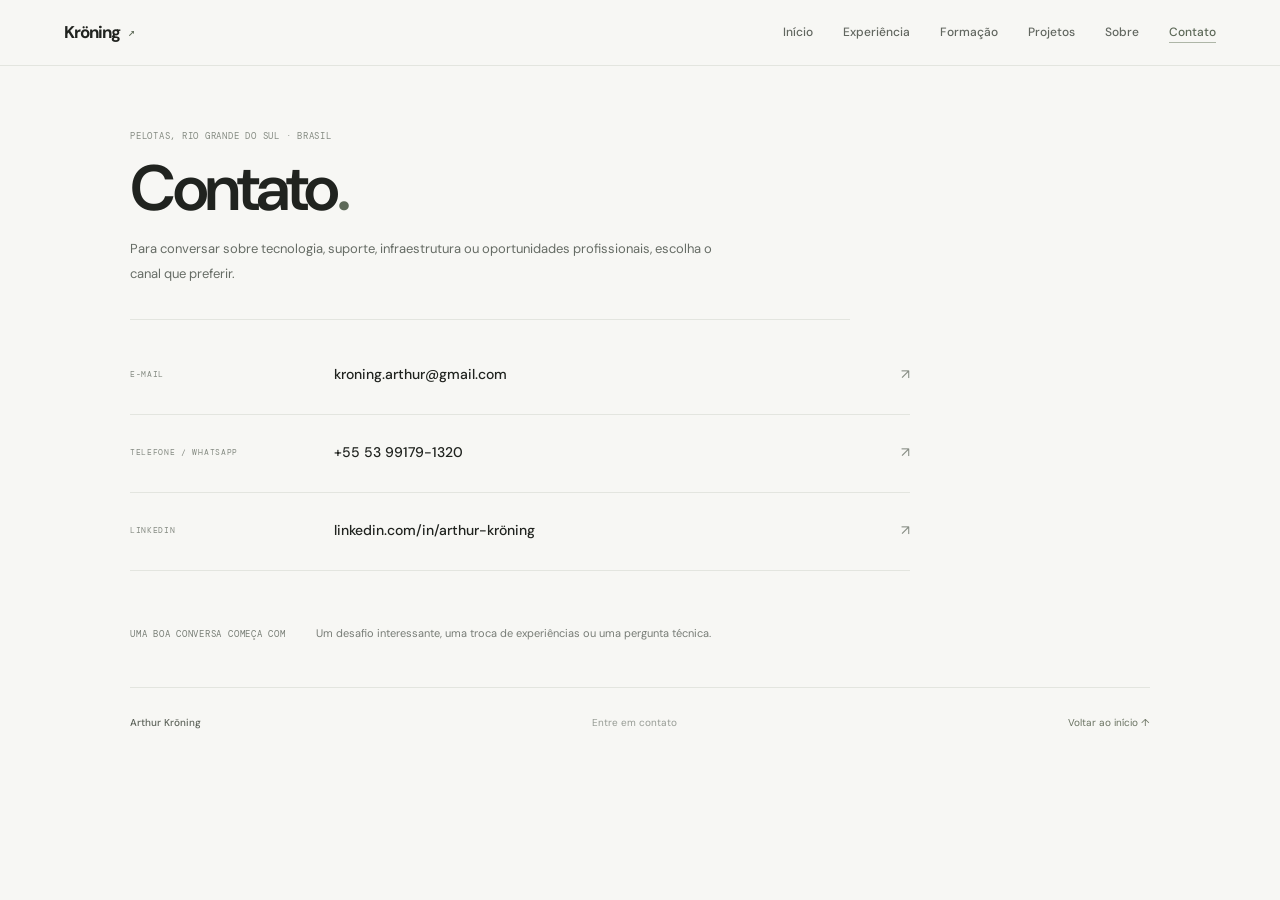
==== site/contato.html @ b6a38d22 "Prepare portfolio website for GitHub Pages" ====
<!doctype html>
<html lang="pt-BR">
  <head>
    <meta charset="utf-8" /><meta name="viewport" content="width=device-width, initial-scale=1" /><meta name="theme-color" content="#f7f7f4" />
    <meta name="description" content="Entre em contato com Arthur Kröning." />
    <title>Contato — Arthur Kröning</title>
    <link rel="preconnect" href="https://fonts.googleapis.com" /><link rel="preconnect" href="https://fonts.gstatic.com" crossorigin />
    <link href="https://fonts.googleapis.com/css2?family=DM+Mono:wght@400;500&family=DM+Sans:wght@400;500;600;700&display=swap" rel="stylesheet" /><link rel="stylesheet" href="styles.css" /><script src="script.js" defer></script>
  </head>
  <body>
    <header class="topbar"><a class="wordmark" href="index.html" aria-label="Arthur Kröning, início"><span>Kröning</span><i>↗</i></a><nav class="nav-links" aria-label="Navegação principal"><a href="index.html">Início</a><a href="experiencia.html">Experiência</a><a href="formacao.html">Formação</a><a href="projetos.html">Projetos</a><a href="sobre.html">Sobre</a><a href="contato.html" aria-current="page">Contato</a></nav><button class="menu-toggle" aria-label="Abrir navegação" aria-expanded="false">Menu <span>＋</span></button></header>
    <main class="page-shell inner-page contact-page">
      <header class="page-intro"><div class="eyebrow">PELOTAS, RIO GRANDE DO SUL · BRASIL</div><h1>Contato<span>.</span></h1><p>Para conversar sobre tecnologia, suporte, infraestrutura ou oportunidades profissionais, escolha o canal que preferir.</p></header>
      <section class="contact-grid" aria-label="Canais de contato">
        <a class="contact-option" href="mailto:kroning.arthur@gmail.com"><span class="contact-type">E-MAIL</span><strong>kroning.arthur@gmail.com</strong><span class="contact-arrow">↗</span></a>
        <a class="contact-option" href="tel:+5553991791320"><span class="contact-type">TELEFONE / WHATSAPP</span><strong>+55 53 99179-1320</strong><span class="contact-arrow">↗</span></a>
        <a class="contact-option" href="https://www.linkedin.com/in/arthur-kr%C3%B6ning-b1564a186/" target="_blank" rel="noreferrer"><span class="contact-type">LINKEDIN</span><strong>linkedin.com/in/arthur-kröning</strong><span class="contact-arrow">↗</span></a>
      </section>
      <section class="contact-note"><span class="section-label">UMA BOA CONVERSA COMEÇA COM</span><p>Um desafio interessante, uma troca de experiências ou uma pergunta técnica.</p></section>
      <footer><span>Arthur Kröning</span><span>Entre em contato</span><a href="index.html">Voltar ao início ↑</a></footer>
    </main>
  </body>
</html>
---- site/styles.css ----
:root {
  color-scheme: light;
  --paper: #f7f7f4;
  --ink: #20231f;
  --muted: #777c76;
  --rule: #e3e5df;
  --accent: #5d6958;
  --mono: "DM Mono", "SFMono-Regular", Consolas, monospace;
  --sans: "DM Sans", Inter, -apple-system, BlinkMacSystemFont, "Segoe UI", sans-serif;
}

* { box-sizing: border-box; }
html { scroll-behavior: smooth; }
body { margin: 0; background: var(--paper); color: var(--ink); font: 14px/1.7 var(--sans); -webkit-font-smoothing: antialiased; }
a { color: inherit; text-decoration: none; }
.topbar { height: 66px; padding: 0 max(5vw, calc((100vw - 1160px) / 2)); display: flex; align-items: center; justify-content: space-between; border-bottom: 1px solid var(--rule); background: rgba(247,247,244,.95); position: sticky; top: 0; z-index: 10; backdrop-filter: blur(14px); }
.wordmark { display: inline-flex; gap: 8px; align-items: center; font-weight: 700; letter-spacing: -1px; }
.wordmark span { font-size: 17px; }.wordmark i { color: var(--accent); font: 12px var(--mono); }
.nav-links { display: flex; align-items: center; gap: 30px; color: #626760; font-size: 12px; font-weight: 500; }
.nav-links a { transition: color .2s; }.nav-links a:hover,.nav-links a:focus-visible,.nav-links a[aria-current="page"] { color: var(--accent); }
.nav-links a[aria-current="page"] { text-decoration: underline; text-decoration-color: #aeb6a7; text-underline-offset: 6px; }
.menu-toggle { display: none; border: 0; background: none; color: var(--ink); font: inherit; cursor: pointer; }
.page-shell { max-width: 1080px; margin: 0 auto; padding: 0 30px; }
.eyebrow,.section-label,.job-date,.story-year,.cert-item > span,.contact-type { font-family: var(--mono); font-size: 9px; letter-spacing: .085em; text-transform: uppercase; }
.eyebrow { color: #858b82; }.page-intro .eyebrow { margin-bottom: 11px; }
h1 { margin: 0; font-size: clamp(42px,7vw,68px); line-height: 1.05; letter-spacing: -3.5px; font-weight: 600; }
h1 > span,.hero-copy h1 > span { color: var(--accent); }
.home-page { padding-top: 45px; }
.home-hero { min-height: 322px; position: relative; display: grid; grid-template-columns: 1fr 210px; align-items: center; gap: 40px; border-bottom: 1px solid var(--rule); }
.hero-copy { padding: 15px 0 33px; }.hero-copy h1 { margin-top: 14px; font-size: clamp(44px,6vw,66px); letter-spacing: -3.5px; white-space: nowrap; }.hero-role { color: #555b54; font-size: 14px; margin: 15px 0 20px; }
.download-link { display: inline-flex; align-items: center; gap: 11px; border: 1px solid #d8dbd4; border-radius: 3px; padding: 8px 11px; color: #565b54; font-size: 11px; transition: background .2s,border-color .2s; }.download-link:hover { background: #eeefeb; border-color: #c9cec4; }
.avatar-frame { width: 172px; height: 218px; justify-self: center; overflow: hidden; border-radius: 8px; border: 4px solid #fff; box-shadow: 0 0 0 1px var(--rule); background: #e6e8e0; }
.avatar-photo { display: block; width: 100%; height: 100%; object-fit: cover; object-position: 49% 35%; transform: scale(1.1); }
.hero-index { position: absolute; right: 0; bottom: 20px; text-align: right; white-space: nowrap; color: #a0a69d; font: 8px/1.6 var(--mono); letter-spacing: .07em; }.hero-index span { margin-left: 9px; color: #61685e; }
.story-section { display: grid; grid-template-columns: 215px 1fr; gap: 42px; padding: 52px 0 42px; border-bottom: 1px solid var(--rule); }
.section-label { color: #777d75; line-height: 1.5; padding-top: 5px; white-space: nowrap; }.section-label > span { color: #aeb4a9; margin-right: 7px; }
.story-copy h2 { max-width: 690px; margin: 0 0 16px; font-size: clamp(22px,3vw,31px); line-height: 1.4; letter-spacing: -.8px; font-weight: 500; }.story-copy p,.story-stop p,.page-intro p,.timeline-content p,.timeline-content li,.story-body p,.focus-grid p { color: #666c65; font-size: 12px; line-height: 1.85; }
.story-copy p { max-width: 690px; margin: 0; }
.storyline { display: grid; grid-template-columns: repeat(3,1fr); border-bottom: 1px solid var(--rule); }
.story-stop { padding: 25px 28px 25px 0; }.story-stop + .story-stop { border-left: 1px solid var(--rule); padding-left: 28px; }.story-year { color: #858b82; font-size: 8px; }.story-stop h3 { margin: 13px 0 6px; font-size: 13px; font-weight: 600; }.story-stop p { margin: 0; }
.home-next { display: grid; grid-template-columns: repeat(3,1fr); gap: 14px; padding: 32px 0 48px; }.next-card { min-height: 118px; padding: 15px 17px; border: 1px solid var(--rule); background: rgba(255,255,255,.45); display: flex; flex-direction: column; align-items: flex-start; transition: background .2s,border-color .2s; }.next-card:hover { background: #fff; border-color: #ccd1c7; }.next-card .section-label { padding: 0; font-size: 8px; }.next-card strong { margin-top: 10px; font-size: 15px; font-weight: 500; }.next-card strong span { color: var(--accent); margin-left: 6px; }.next-card small { margin-top: 3px; color: var(--muted); font-size: 10px; }
.inner-page { padding-top: 63px; }.page-intro { max-width: 720px; padding: 0 0 38px; border-bottom: 1px solid var(--rule); }.page-intro h1 { font-size: clamp(43px,6vw,64px); }.page-intro p { margin: 15px 0 0; max-width: 600px; font-size: 13px; }
.timeline { padding: 12px 0 44px; }.timeline-entry { display: grid; grid-template-columns: 185px minmax(0,1fr); gap: 26px; padding: 26px 0 28px; border-bottom: 1px solid var(--rule); }.timeline-date { padding-top: 6px; color: #82887f; font: 9px var(--mono); letter-spacing: .04em; }.timeline-content { max-width: 690px; }.timeline-content h2,.education-item h2,.cert-item h2,.focus-grid h2 { margin: 0; font-size: 17px; line-height: 1.45; letter-spacing: -.35px; font-weight: 600; }.timeline-content h2 span { color: var(--muted); font-size: 12px; font-weight: 400; }.timeline-content .job-title { margin: 2px 0 10px; color: var(--muted); font-size: 11px; }.timeline-content p { margin: 10px 0; }.timeline-content ul { padding-left: 18px; margin: 8px 0 10px; }.timeline-content li { padding-left: 2px; }.tags,.tag-cloud { display: flex; flex-wrap: wrap; gap: 6px; margin-top: 12px; }.tags span,.tag-cloud span { padding: 3px 8px; border-radius: 3px; background: #eeefeb; color: #666c64; font-size: 9px; line-height: 1.55; }
.content-block { display: grid; grid-template-columns: 185px minmax(0,1fr); gap: 26px; padding: 35px 0; border-bottom: 1px solid var(--rule); }.content-block > .section-label { padding-top: 3px; }
.education-list { max-width: 720px; }.education-item { display: flex; justify-content: space-between; gap: 18px; padding: 0 0 20px; margin-bottom: 20px; border-bottom: 1px solid var(--rule); }.education-item:last-child { margin: 0; padding: 0; border: 0; }.education-item h2 { font-size: 14px; }.education-item p { margin: 3px 0 0; color: var(--muted); font-size: 11px; }.job-date { color: #858b82; white-space: nowrap; padding-top: 5px; font-size: 8px; letter-spacing: .035em; }
.cert-grid { display: grid; grid-template-columns: 1fr 1fr; gap: 10px; }.cert-item { min-height: 125px; padding: 12px 14px; background: rgba(255,255,255,.48); border: 1px solid var(--rule); }.cert-item > span { color: #858b82; font-size: 8px; }.cert-item h2 { margin-top: 7px; font-size: 12px; }.cert-item p { margin: 7px 0 0; color: #70766e; font-size: 10px; line-height: 1.65; }
.language-block { align-items: start; }.language-row { display: flex; justify-content: space-between; gap: 30px; min-width: 260px; padding: 6px 0; font-size: 11px; }.language-row span:last-child { color: var(--muted); }
.about-story { display: grid; grid-template-columns: 1fr 1.25fr; gap: 58px; padding: 42px 0 44px; border-bottom: 1px solid var(--rule); }.story-lead h2 { max-width: 400px; margin: 16px 0 0; font-size: clamp(27px,4vw,39px); font-weight: 500; line-height: 1.3; letter-spacing: -1.2px; }.story-body p { margin: 0 0 15px; font-size: 13px; }.story-body p:last-child { margin-bottom: 0; }
.focus-grid { display: grid; grid-template-columns: repeat(3,1fr); gap: 25px; padding: 30px 0; border-bottom: 1px solid var(--rule); }.focus-grid article { padding-right: 14px; }.focus-grid article > span { color: #858b82; font: 8px var(--mono); letter-spacing: .06em; }.focus-grid h2 { margin: 11px 0 5px; font-size: 13px; }.focus-grid p { margin: 0; }.tools-block .tag-cloud { margin-top: 0; }.tools-block .tag-cloud span { background: #fff; border: 1px solid #e8eae5; }
.contact-page .page-intro { padding-bottom: 33px; }.contact-grid { display: grid; grid-template-columns: 1fr; max-width: 780px; padding: 17px 0 29px; }.contact-option { min-height: 78px; position: relative; display: grid; grid-template-columns: 190px 1fr 25px; align-items: center; gap: 14px; border-bottom: 1px solid var(--rule); transition: color .2s; }.contact-option:hover { color: var(--accent); }.contact-type { color: #858b82; font-size: 8px; }.contact-option strong { font-size: 14px; font-weight: 500; }.contact-arrow { color: #858b82; text-align: right; }.contact-note { display: flex; align-items: baseline; gap: 30px; padding: 23px 0 45px; }.contact-note p { margin: 0; color: var(--muted); font-size: 11px; }
.project-grid { display: grid; grid-template-columns: 1fr 1fr; gap: 14px; padding: 28px 0 48px; }.project-card { min-height: 245px; position: relative; padding: 20px; display: flex; flex-direction: column; border: 1px solid var(--rule); background: rgba(255,255,255,.52); transition: background .2s,border-color .2s,transform .2s; }.project-card:hover { background: #fff; border-color: #ccd1c7; transform: translateY(-2px); }.project-meta { display: flex; align-items: center; justify-content: space-between; gap: 12px; }.project-kind,.project-status { font: 8px var(--mono); letter-spacing: .07em; text-transform: uppercase; }.project-kind { color: #858b82; }.project-status { color: #63725a; background: #e9ede5; border-radius: 20px; padding: 5px 8px; }.project-card h2 { max-width: 360px; margin: 35px 0 8px; font-size: 22px; font-weight: 500; letter-spacing: -.7px; }.project-card p { max-width: 430px; margin: 0; color: #666c65; font-size: 11px; line-height: 1.8; }.project-card .tags { margin-top: auto; padding-top: 20px; }.project-card-link { position: absolute; right: 20px; bottom: 22px; color: var(--accent); font-size: 11px; }.project-card .tags span { background: #f0f1ed; }
footer { min-height: 70px; border-top: 1px solid var(--rule); display: flex; align-items: center; justify-content: space-between; color: #969b94; font-size: 10px; }footer span:first-child { color: #5d635a; font-weight: 500; }footer a { color: #687160; }

@media (max-width: 760px) {
  .topbar { height: 58px; padding: 0 20px; }.nav-links { display: none; position: absolute; top: 57px; left: 0; right: 0; padding: 17px 22px 21px; background: var(--paper); border-bottom: 1px solid var(--rule); flex-direction: column; align-items: flex-start; gap: 13px; }.nav-links.open { display: flex; }.menu-toggle { display: block; font-size: 11px; color: #61665f; }.menu-toggle span { padding-left: 6px; font-size: 15px; }
  .page-shell { padding: 0 21px; }.home-page { padding-top: 24px; }.home-hero { min-height: 285px; grid-template-columns: 1fr 138px; gap: 12px; }.hero-copy h1 { font-size: clamp(40px,7.2vw,52px); letter-spacing: -2.7px; }.hero-role { max-width: 270px; font-size: 12px; }.avatar-frame { width: 128px; height: 172px; border-width: 4px; }.avatar-photo { transform: scale(1.12); object-position: 49% 35%; }.hero-index { bottom: 13px; }
  .story-section { grid-template-columns: 1fr; gap: 15px; padding: 32px 0; }.storyline { grid-template-columns: 1fr; }.story-stop,.story-stop + .story-stop { padding: 19px 0; border-left: 0; }.story-stop + .story-stop { border-top: 1px solid var(--rule); }.story-stop h3 { margin-top: 8px; }.home-next { grid-template-columns: 1fr 1fr; padding: 24px 0 32px; }
  .inner-page { padding-top: 42px; }.page-intro { padding-bottom: 29px; }.timeline-entry,.content-block { grid-template-columns: 1fr; gap: 12px; }.timeline-entry { padding: 21px 0 24px; }.content-block { padding: 26px 0; }.cert-grid { grid-template-columns: 1fr 1fr; gap: 8px; }.cert-item { padding: 10px; }
  .about-story { grid-template-columns: 1fr; gap: 19px; padding: 29px 0 32px; }.story-lead h2 { max-width: 530px; margin-top: 10px; }.story-body p { font-size: 12px; }.focus-grid { grid-template-columns: 1fr; gap: 18px; }.focus-grid article { padding: 0; }
  .contact-option { grid-template-columns: 1fr 22px; gap: 2px 10px; padding: 14px 0; }.contact-type { grid-column: 1; }.contact-option strong { grid-column: 1; font-size: 13px; }.contact-arrow { grid-column: 2; grid-row: 1 / span 2; }.contact-note { display: block; }.contact-note p { margin-top: 9px; }.project-grid { grid-template-columns: 1fr; }
}
@media (max-width: 430px) {
  h1 { letter-spacing: -2.4px; }.home-hero { min-height: 245px; grid-template-columns: minmax(0,1fr) 82px; }.hero-copy h1 { font-size: clamp(27px,8.2vw,36px); letter-spacing: -1.9px; }.hero-copy .eyebrow { max-width: 210px; font-size: 8px; }.avatar-frame { width: 78px; height: 116px; }.avatar-photo { transform: scale(1.12); object-position: 49% 35%; }.hero-index { font-size: 5px; letter-spacing: .015em; }.hero-index span { margin-left: 4px; }.home-next { grid-template-columns: 1fr; gap: 8px; }.page-intro h1 { font-size: 45px; }.education-item { display: block; }.education-item .job-date { display: block; }.cert-grid { grid-template-columns: 1fr; }.language-row { min-width: 0; }.contact-option strong { overflow-wrap: anywhere; }footer { gap: 9px; flex-wrap: wrap; padding: 15px 0; }
}
@media (prefers-reduced-motion: reduce) { html { scroll-behavior: auto; }*,*::before,*::after { transition-duration: .01ms !important; } }
.timeline-heading { display: flex; align-items: center; gap: 15px; min-height: 54px; margin-bottom: 10px; }
.company-logo { display: block; flex: 0 0 58px; width: 58px; height: 50px; object-fit: contain; }
.timeline-heading > div { min-width: 0; }
.timeline-heading .job-title { margin-bottom: 0; }
@media (max-width: 760px) { .timeline-heading { gap: 12px; } .company-logo { flex-basis: 52px; width: 52px; height: 46px; } }
.education-identity { display: flex; align-items: flex-start; gap: 13px; min-width: 0; }
.education-logo { display: block; flex: 0 0 44px; width: 44px; height: 44px; object-fit: contain; }
.education-identity > div { min-width: 0; }
.cert-heading { display: flex; align-items: flex-start; gap: 9px; margin-top: 7px; }
.cert-heading h2 { margin: 0; }
.provider-logo { display: block; flex: 0 0 30px; width: 30px; height: 30px; object-fit: contain; }
.cert-item { min-height: 140px; }
.cert-item p { margin-top: 8px; }
@media (max-width: 760px) { .education-logo { flex-basis: 40px; width: 40px; height: 40px; } .education-identity { gap: 10px; } }
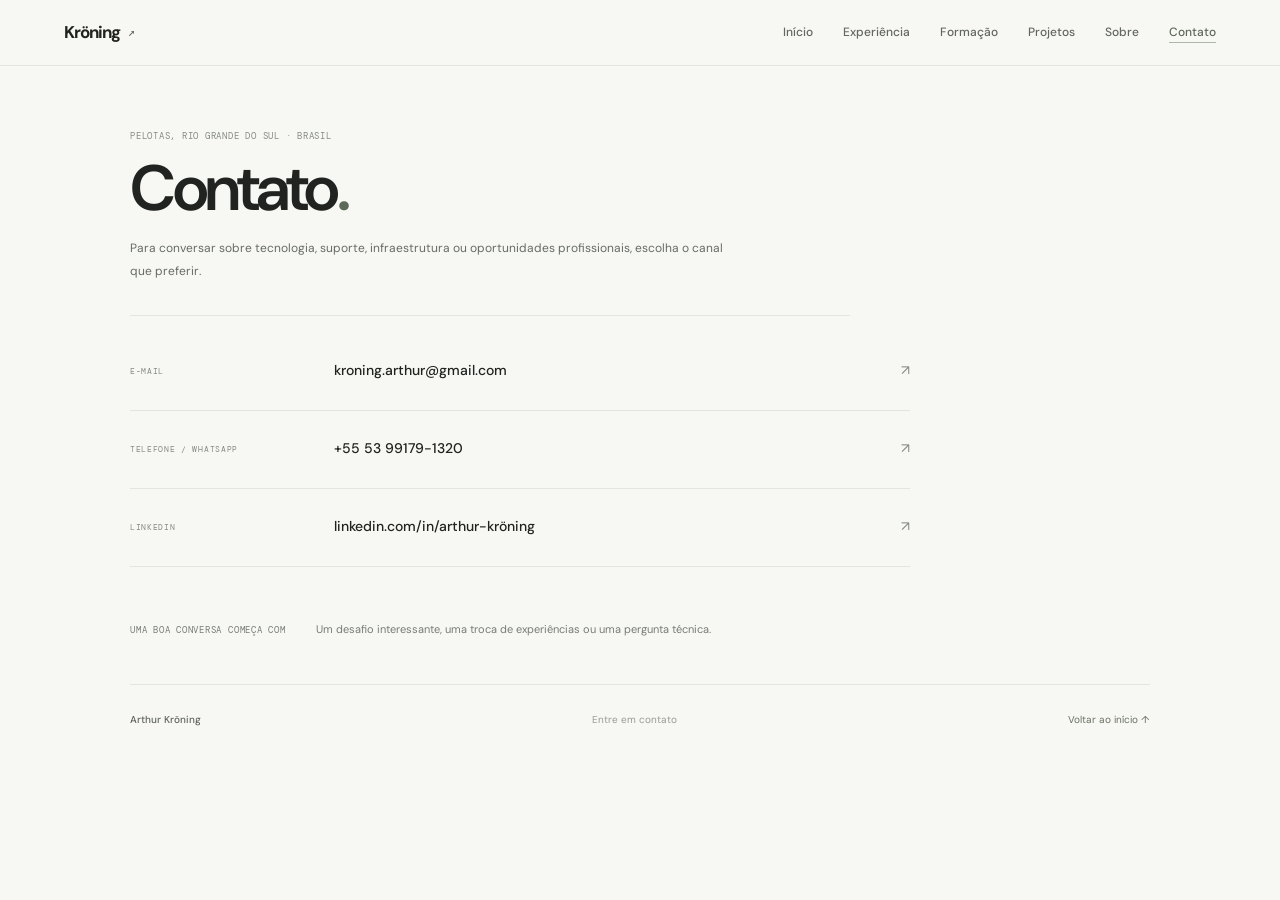
==== commit 07af5cb4: "refactor: organize styles and scripts by page" ====
--- a/site/contato.html
+++ b/site/contato.html
@@ -5,9 +5,12 @@
     <meta name="description" content="Entre em contato com Arthur Kröning." />
     <title>Contato — Arthur Kröning</title>
     <link rel="preconnect" href="https://fonts.googleapis.com" /><link rel="preconnect" href="https://fonts.gstatic.com" crossorigin />
-    <link href="https://fonts.googleapis.com/css2?family=DM+Mono:wght@400;500&family=DM+Sans:wght@400;500;600;700&display=swap" rel="stylesheet" /><link rel="stylesheet" href="styles.css" /><script src="script.js" defer></script>
+    <link href="https://fonts.googleapis.com/css2?family=DM+Mono:wght@400;500&family=DM+Sans:wght@400;500;600;700&display=swap" rel="stylesheet" />
+    <link rel="stylesheet" href="assets/css/base.css" />
+    <link rel="stylesheet" href="assets/css/pages/contact.css" />
+    <script src="assets/js/navigation.js" defer></script>
   </head>
-  <body>
+  <body class="page-contact">
     <header class="topbar"><a class="wordmark" href="index.html" aria-label="Arthur Kröning, início"><span>Kröning</span><i>↗</i></a><nav class="nav-links" aria-label="Navegação principal"><a href="index.html">Início</a><a href="experiencia.html">Experiência</a><a href="formacao.html">Formação</a><a href="projetos.html">Projetos</a><a href="sobre.html">Sobre</a><a href="contato.html" aria-current="page">Contato</a></nav><button class="menu-toggle" aria-label="Abrir navegação" aria-expanded="false">Menu <span>＋</span></button></header>
     <main class="page-shell inner-page contact-page">
       <header class="page-intro"><div class="eyebrow">PELOTAS, RIO GRANDE DO SUL · BRASIL</div><h1>Contato<span>.</span></h1><p>Para conversar sobre tecnologia, suporte, infraestrutura ou oportunidades profissionais, escolha o canal que preferir.</p></header>
--- a/site/assets/css/base.css
+++ b/site/assets/css/base.css
@@ -0,0 +1,150 @@
+:root {
+  color-scheme: light;
+  --paper: #f7f7f4;
+  --ink: #20231f;
+  --muted: #777c76;
+  --rule: #e3e5df;
+  --accent: #5d6958;
+  --mono: "DM Mono", "SFMono-Regular", Consolas, monospace;
+  --sans: "DM Sans", Inter, -apple-system, BlinkMacSystemFont, "Segoe UI", sans-serif;
+}
+
+*,
+*::before,
+*::after { box-sizing: border-box; }
+
+html { scroll-behavior: smooth; }
+
+body {
+  margin: 0;
+  background: var(--paper);
+  color: var(--ink);
+  font: 14px/1.7 var(--sans);
+  -webkit-font-smoothing: antialiased;
+}
+
+a { color: inherit; text-decoration: none; }
+
+h1 {
+  margin: 0;
+  font-size: clamp(42px, 7vw, 68px);
+  line-height: 1.05;
+  letter-spacing: -3.5px;
+  font-weight: 600;
+}
+
+h1 > span { color: var(--accent); }
+
+.topbar {
+  position: sticky;
+  z-index: 10;
+  top: 0;
+  display: flex;
+  align-items: center;
+  justify-content: space-between;
+  height: 66px;
+  padding: 0 max(5vw, calc((100vw - 1160px) / 2));
+  border-bottom: 1px solid var(--rule);
+  background: rgba(247, 247, 244, .95);
+  backdrop-filter: blur(14px);
+}
+
+.wordmark { display: inline-flex; align-items: center; gap: 8px; font-weight: 700; letter-spacing: -1px; }
+.wordmark span { font-size: 17px; }
+.wordmark i { color: var(--accent); font: 12px var(--mono); }
+
+.nav-links { display: flex; align-items: center; gap: 30px; color: #626760; font-size: 12px; font-weight: 500; }
+.nav-links a { transition: color .2s; }
+.nav-links a:hover,
+.nav-links a:focus-visible,
+.nav-links a[aria-current="page"] { color: var(--accent); }
+.nav-links a[aria-current="page"] { text-decoration: underline; text-decoration-color: #aeb6a7; text-underline-offset: 6px; }
+
+.menu-toggle { display: none; border: 0; background: none; color: var(--ink); font: inherit; cursor: pointer; }
+
+.page-shell { max-width: 1080px; margin: 0 auto; padding: 0 30px; }
+.inner-page { padding-top: 63px; }
+.page-intro { max-width: 720px; padding: 0 0 38px; border-bottom: 1px solid var(--rule); }
+.page-intro .eyebrow { margin-bottom: 11px; }
+.page-intro h1 { font-size: clamp(43px, 6vw, 64px); }
+.page-intro p { max-width: 600px; margin: 15px 0 0; font-size: 13px; }
+
+.eyebrow,
+.section-label,
+.job-date,
+.story-year,
+.cert-item > span,
+.contact-type {
+  font-family: var(--mono);
+  font-size: 9px;
+  letter-spacing: .085em;
+  text-transform: uppercase;
+}
+
+.eyebrow { color: #858b82; }
+.section-label { padding-top: 5px; color: #777d75; line-height: 1.5; white-space: nowrap; }
+.section-label > span { margin-right: 7px; color: #aeb4a9; }
+
+.story-copy p,
+.story-stop p,
+.page-intro p,
+.timeline-content p,
+.timeline-content li,
+.story-body p,
+.focus-grid p {
+  color: #666c65;
+  font-size: 12px;
+  line-height: 1.85;
+}
+
+.tags,
+.tag-cloud { display: flex; flex-wrap: wrap; gap: 6px; margin-top: 12px; }
+.tags span,
+.tag-cloud span { padding: 3px 8px; border-radius: 3px; background: #eeefeb; color: #666c64; font-size: 9px; line-height: 1.55; }
+
+footer {
+  display: flex;
+  align-items: center;
+  justify-content: space-between;
+  min-height: 70px;
+  border-top: 1px solid var(--rule);
+  color: #969b94;
+  font-size: 10px;
+}
+
+footer span:first-child { color: #5d635a; font-weight: 500; }
+footer a { color: #687160; }
+
+@media (max-width: 760px) {
+  .topbar { height: 58px; padding: 0 20px; }
+  .nav-links {
+    position: absolute;
+    top: 57px;
+    right: 0;
+    left: 0;
+    display: none;
+    flex-direction: column;
+    align-items: flex-start;
+    gap: 13px;
+    padding: 17px 22px 21px;
+    border-bottom: 1px solid var(--rule);
+    background: var(--paper);
+  }
+  .nav-links.open { display: flex; }
+  .menu-toggle { display: block; color: #61665f; font-size: 11px; }
+  .menu-toggle span { padding-left: 6px; font-size: 15px; }
+  .page-shell { padding: 0 21px; }
+  .inner-page { padding-top: 42px; }
+  .page-intro { padding-bottom: 29px; }
+  footer { gap: 9px; flex-wrap: wrap; padding: 15px 0; }
+}
+
+@media (max-width: 430px) {
+  h1 { letter-spacing: -2.4px; }
+  .page-intro h1 { font-size: 45px; }
+}
+
+@media (prefers-reduced-motion: reduce) {
+  html { scroll-behavior: auto; }
+  *, *::before, *::after { transition-duration: .01ms !important; }
+}
--- a/site/assets/css/pages/contact.css
+++ b/site/assets/css/pages/contact.css
@@ -0,0 +1,24 @@
+/* Página Contato: canais de comunicação. */
+.page-contact .contact-page .page-intro { padding-bottom: 33px; }
+.page-contact .contact-grid { display: grid; grid-template-columns: 1fr; max-width: 780px; padding: 17px 0 29px; }
+.page-contact .contact-option { position: relative; display: grid; grid-template-columns: 190px 1fr 25px; align-items: center; gap: 14px; min-height: 78px; border-bottom: 1px solid var(--rule); transition: color .2s; }
+.page-contact .contact-option:hover { color: var(--accent); }
+.page-contact .contact-type { color: #858b82; font-size: 8px; }
+.page-contact .contact-option strong { font-size: 14px; font-weight: 500; }
+.page-contact .contact-arrow { color: #858b82; text-align: right; }
+.page-contact .contact-note { display: flex; align-items: baseline; gap: 30px; padding: 23px 0 45px; }
+.page-contact .contact-note p { margin: 0; color: var(--muted); font-size: 11px; }
+
+@media (max-width: 760px) {
+  .page-contact .contact-option { grid-template-columns: 1fr 22px; gap: 2px 10px; padding: 14px 0; }
+  .page-contact .contact-type,
+  .page-contact .contact-option strong { grid-column: 1; }
+  .page-contact .contact-option strong { font-size: 13px; }
+  .page-contact .contact-arrow { grid-column: 2; grid-row: 1 / span 2; }
+  .page-contact .contact-note { display: block; }
+  .page-contact .contact-note p { margin-top: 9px; }
+}
+
+@media (max-width: 430px) {
+  .page-contact .contact-option strong { overflow-wrap: anywhere; }
+}
